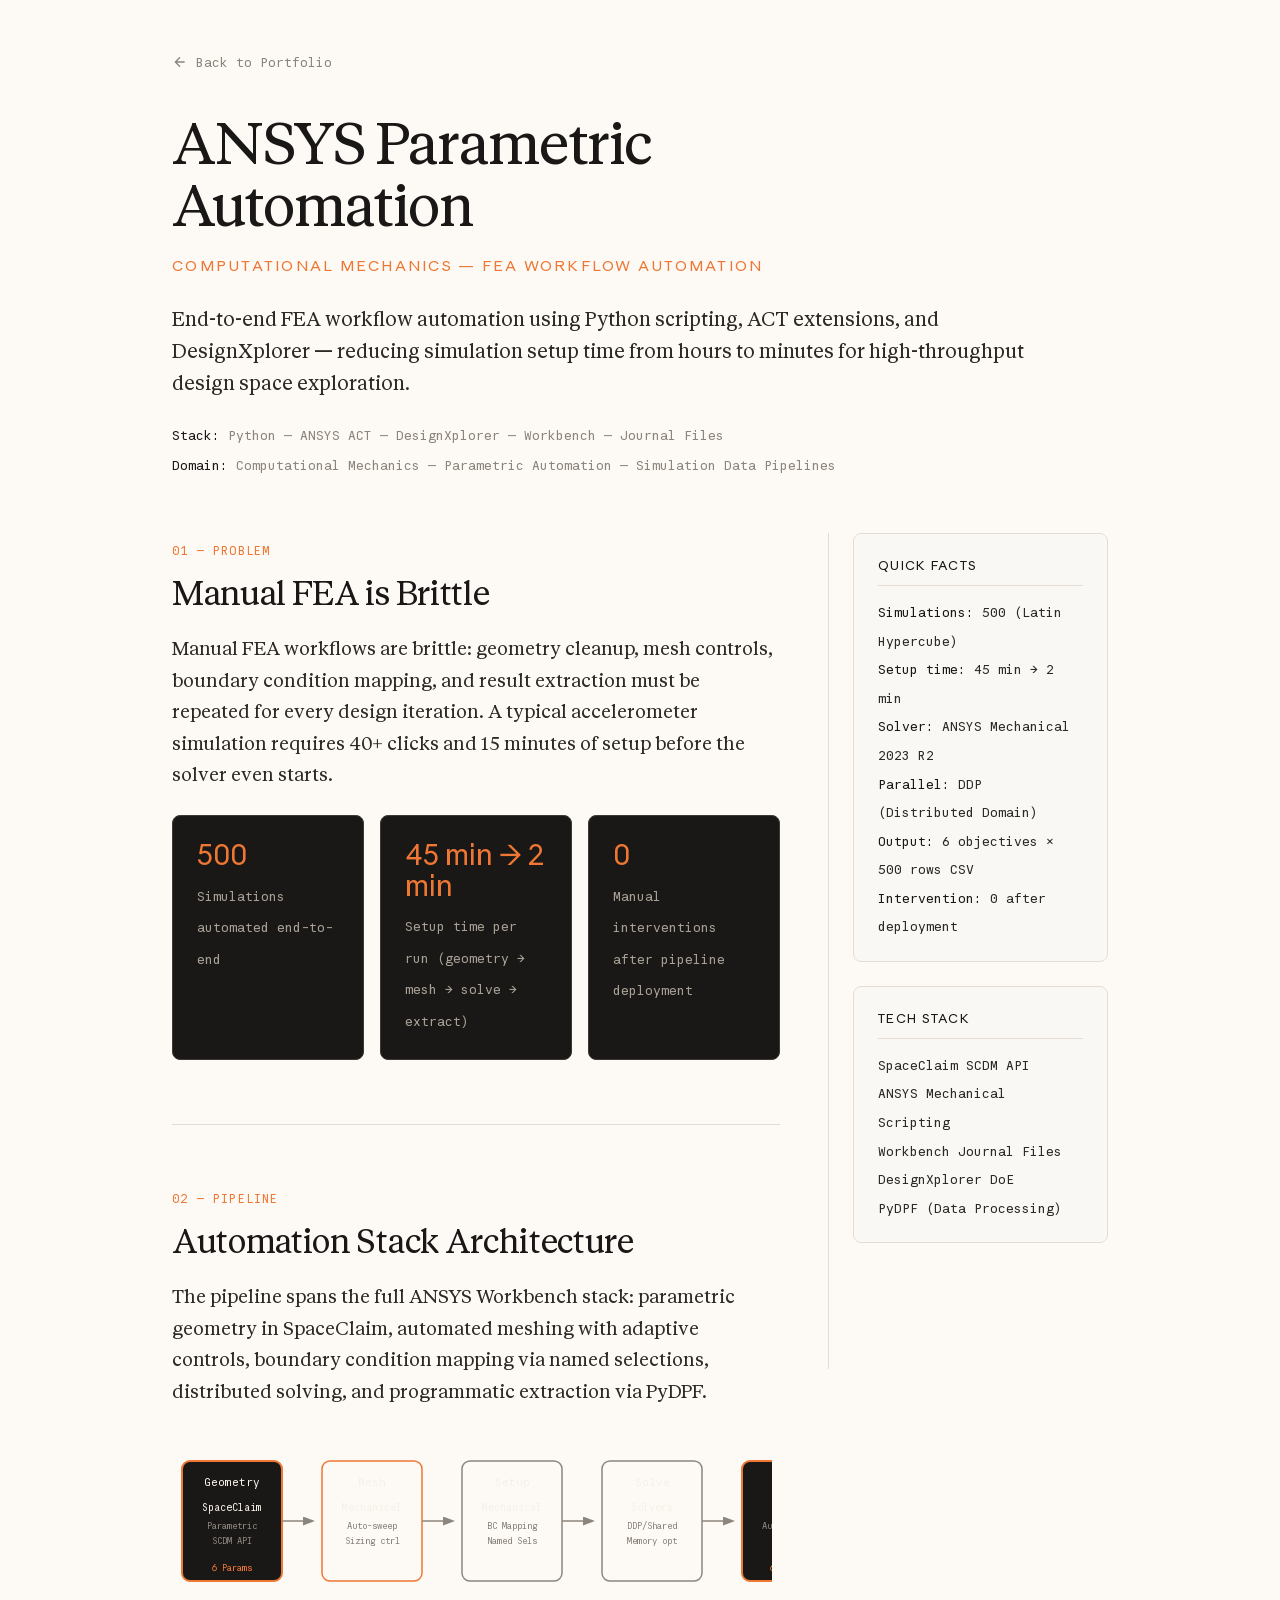
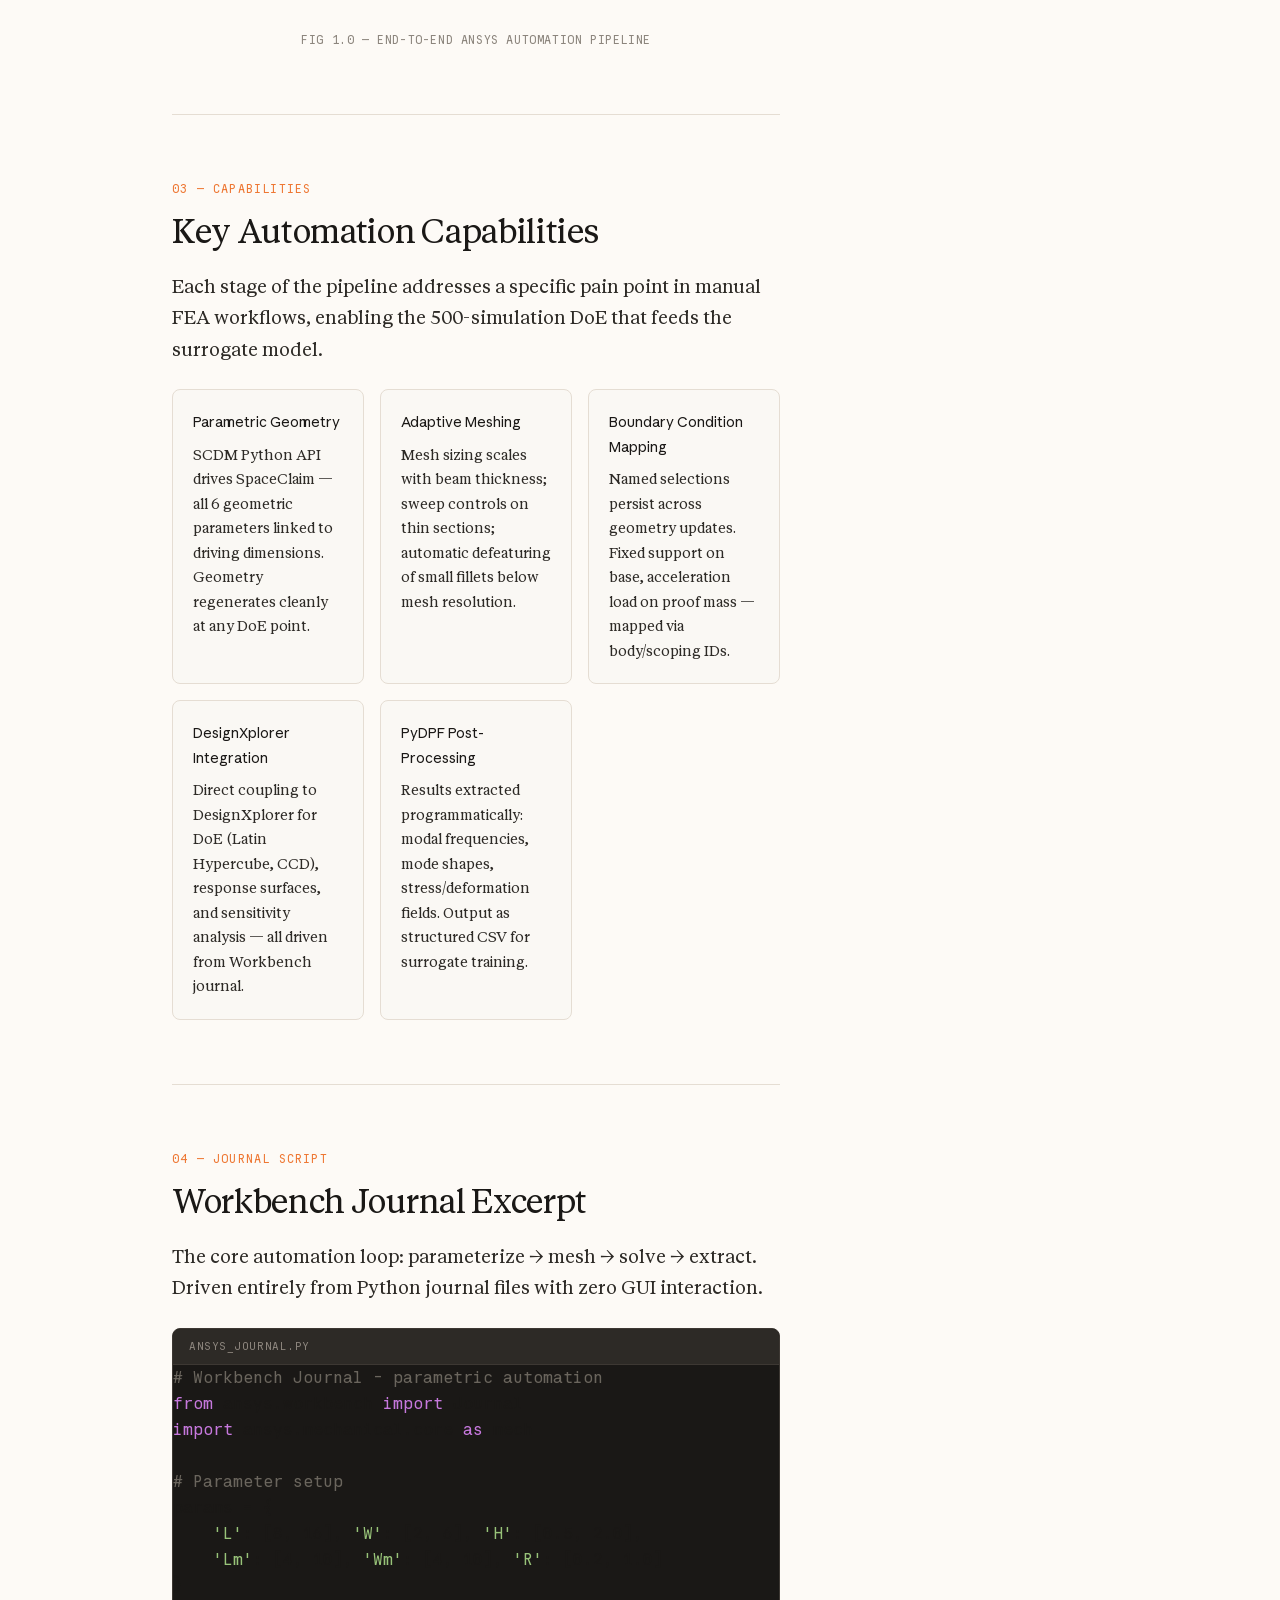
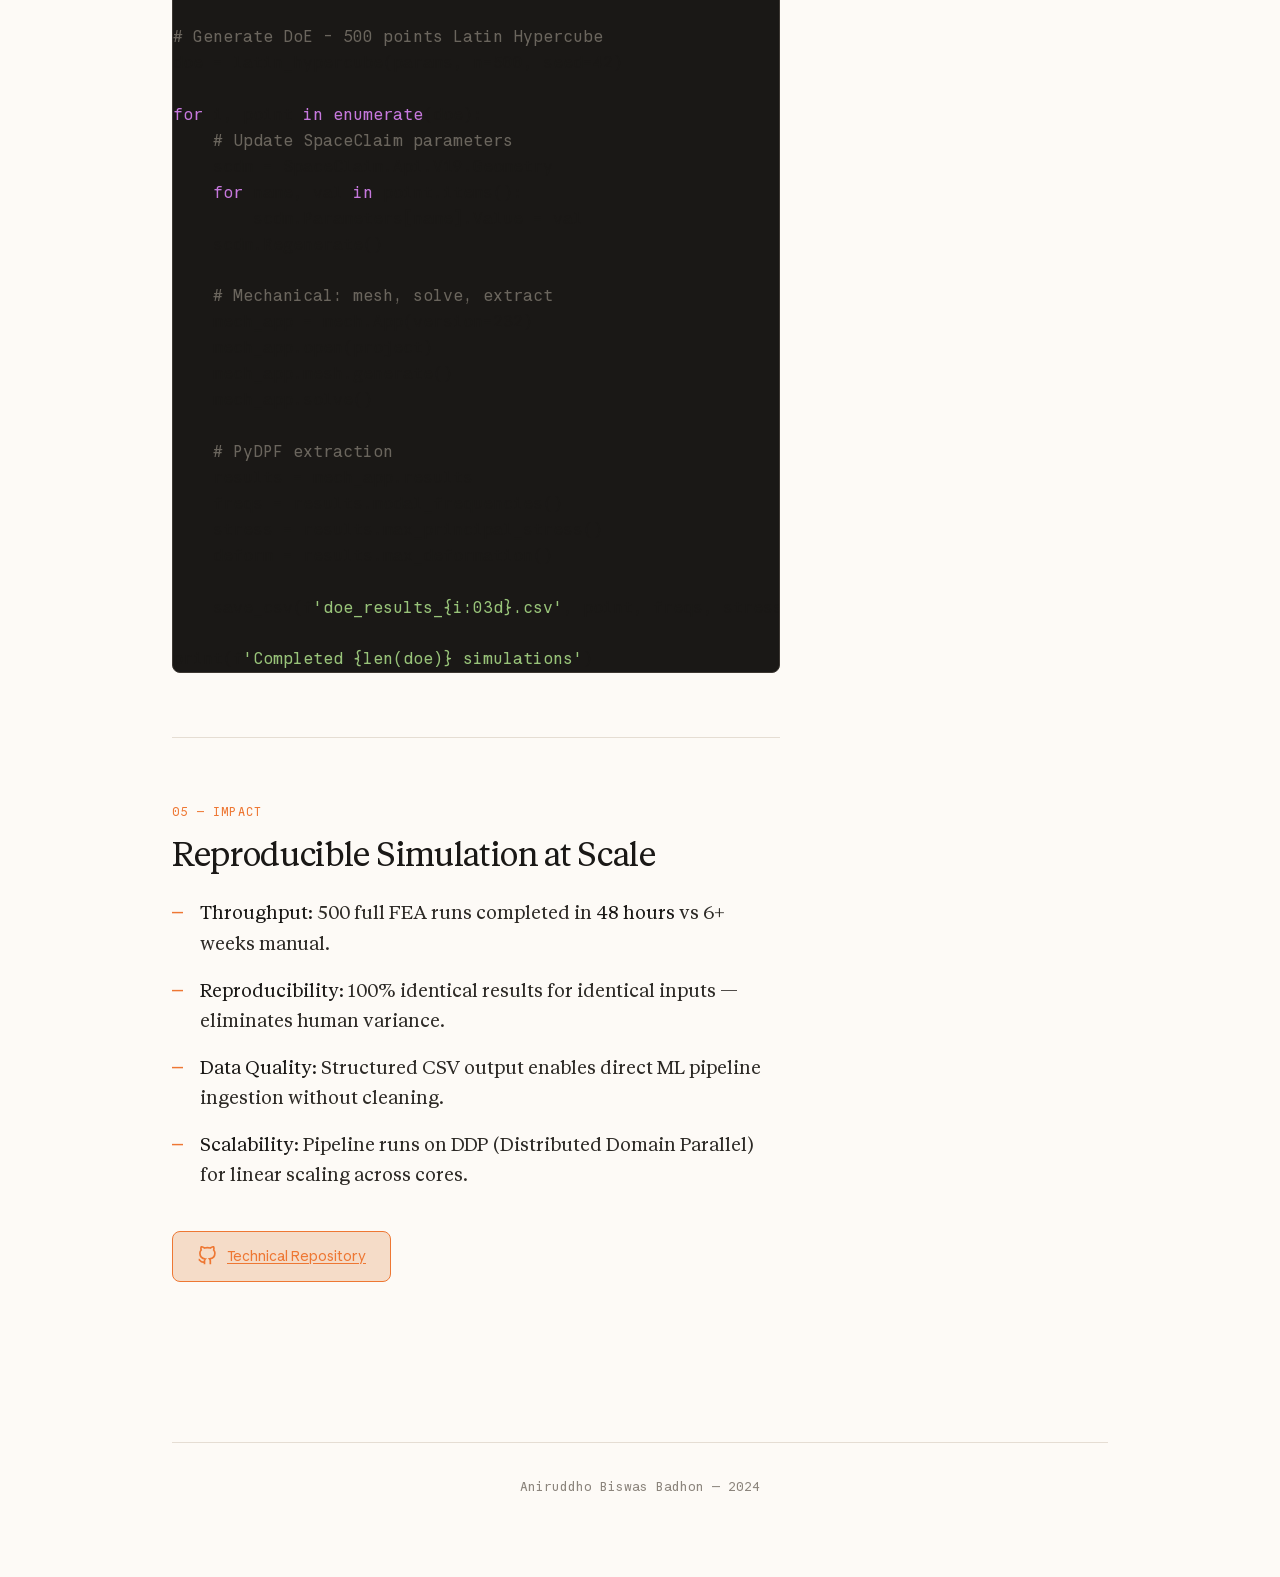
==== ansys.html @ 3fbee430 "Portfolio: Complete multi-page site with 6 projects, shared design system, and scroll reveal" ====
<!DOCTYPE html>
<html lang="en">
<head>
    <meta charset="UTF-8">
    <meta name="viewport" content="width=device-width, initial-scale=1.0">
    <meta name="description" content="ANSYS Parametric Automation — End-to-end FEA workflow automation using Python, ACT, and DesignXplorer.">
    <title>ANSYS Parametric Automation — FEA Workflow</title>
    <link rel="stylesheet" href="style.css">
</head>
<body>
    <div class="container">
        <a href="index.html" class="back-link">
            <svg viewBox="0 0 24 24"><path d="M19 12H5M12 19l-7-7 7-7"/></svg>
            Back to Portfolio
        </a>

        <header class="site-header reveal">
            <h1>ANSYS Parametric<br>Automation</h1>
            <p class="tagline">Computational Mechanics — FEA Workflow Automation</p>
            <p class="reliability-statement">
                End-to-end FEA workflow automation using Python scripting, ACT extensions, and DesignXplorer — reducing simulation setup time from hours to minutes for high-throughput design space exploration.
            </p>
            <div class="project-meta">
                <span><span class="tag">Stack:</span> Python — ANSYS ACT — DesignXplorer — Workbench — Journal Files</span>
                <span><span class="tag">Domain:</span> Computational Mechanics — Parametric Automation — Simulation Data Pipelines</span>
            </div>
        </header>

        <div class="layout-grid">
            <main class="main-content">
                <article class="content-section reveal">
                    <span class="section-num">01 — Problem</span>
                    <h2>Manual FEA is Brittle</h2>
                    <p>
                        Manual FEA workflows are brittle: geometry cleanup, mesh controls, boundary condition mapping, and result extraction must be repeated for every design iteration. A typical accelerometer simulation requires 40+ clicks and 15 minutes of setup before the solver even starts.
                    </p>

                    <div class="impact-row">
                        <div class="impact-card">
                            <span class="metric">500</span>
                            <span class="label">Simulations automated end-to-end</span>
                        </div>
                        <div class="impact-card">
                            <span class="metric">45 min → 2 min</span>
                            <span class="label">Setup time per run (geometry → mesh → solve → extract)</span>
                        </div>
                        <div class="impact-card">
                            <span class="metric">0</span>
                            <span class="label">Manual interventions after pipeline deployment</span>
                        </div>
                    </div>
                </article>

                <article class="content-section reveal">
                    <span class="section-num">02 — Pipeline</span>
                    <h2>Automation Stack Architecture</h2>
                    <p>
                        The pipeline spans the full ANSYS Workbench stack: parametric geometry in SpaceClaim, automated meshing with adaptive controls, boundary condition mapping via named selections, distributed solving, and programmatic extraction via PyDPF.
                    </p>

                    <div class="diagram-container">
                        <svg width="600" height="180" viewBox="0 0 600 180" xmlns="http://www.w3.org/2000/svg" font-family="AnthropicMono, monospace">
                            <defs>
                                <marker id="ah3" markerWidth="8" markerHeight="8" refX="6" refY="3" orient="auto">
                                    <path d="M0,0 L0,6 L8,3 z" fill="#8c857d" />
                                </marker>
                            </defs>
                            <g transform="translate(10, 30)">
                                <rect x="0" y="0" width="100" height="120" rx="8" fill="#1a1816" stroke="#EE7733" stroke-width="2"/>
                                <text x="50" y="25" text-anchor="middle" font-size="11" font-weight="600" fill="#f5f0e8">Geometry</text>
                                <text x="50" y="50" text-anchor="middle" font-size="10" fill="#f5f0e8">SpaceClaim</text>
                                <text x="50" y="68" text-anchor="middle" font-size="9" fill="#8c857d">Parametric</text>
                                <text x="50" y="83" text-anchor="middle" font-size="9" fill="#8c857d">SCDM API</text>
                                <text x="50" y="110" text-anchor="middle" font-size="9" fill="#EE7733" font-weight="600">6 Params</text>
                            </g>
                            <line x1="110" y1="90" x2="140" y2="90" stroke="#8c857d" stroke-width="1.5" marker-end="url(#ah3)" />
                            <g transform="translate(150, 30)">
                                <rect x="0" y="0" width="100" height="120" rx="8" fill="none" stroke="#EE7733" stroke-width="1.5"/>
                                <text x="50" y="25" text-anchor="middle" font-size="11" font-weight="600" fill="#f5f0e8">Mesh</text>
                                <text x="50" y="50" text-anchor="middle" font-size="10" fill="#f5f0e8">Mechanical</text>
                                <text x="50" y="68" text-anchor="middle" font-size="9" fill="#8c857d">Auto-sweep</text>
                                <text x="50" y="83" text-anchor="middle" font-size="9" fill="#8c857d">Sizing ctrl</text>
                            </g>
                            <line x1="250" y1="90" x2="280" y2="90" stroke="#8c857d" stroke-width="1.5" marker-end="url(#ah3)" />
                            <g transform="translate(290, 30)">
                                <rect x="0" y="0" width="100" height="120" rx="8" fill="none" stroke="#8c857d" stroke-width="1.5"/>
                                <text x="50" y="25" text-anchor="middle" font-size="11" font-weight="600" fill="#f5f0e8">Setup</text>
                                <text x="50" y="50" text-anchor="middle" font-size="10" fill="#f5f0e8">Mechanical</text>
                                <text x="50" y="68" text-anchor="middle" font-size="9" fill="#8c857d">BC Mapping</text>
                                <text x="50" y="83" text-anchor="middle" font-size="9" fill="#8c857d">Named Sels</text>
                            </g>
                            <line x1="390" y1="90" x2="420" y2="90" stroke="#8c857d" stroke-width="1.5" marker-end="url(#ah3)" />
                            <g transform="translate(430, 30)">
                                <rect x="0" y="0" width="100" height="120" rx="8" fill="none" stroke="#8c857d" stroke-width="1.5"/>
                                <text x="50" y="25" text-anchor="middle" font-size="11" font-weight="600" fill="#f5f0e8">Solve</text>
                                <text x="50" y="50" text-anchor="middle" font-size="10" fill="#f5f0e8">Solvers</text>
                                <text x="50" y="68" text-anchor="middle" font-size="9" fill="#8c857d">DDP/Shared</text>
                                <text x="50" y="83" text-anchor="middle" font-size="9" fill="#8c857d">Memory opt</text>
                            </g>
                            <line x1="530" y1="90" x2="560" y2="90" stroke="#8c857d" stroke-width="1.5" marker-end="url(#ah3)" />
                            <g transform="translate(570, 30)">
                                <rect x="0" y="0" width="100" height="120" rx="8" fill="#1a1816" stroke="#EE7733" stroke-width="2"/>
                                <text x="50" y="25" text-anchor="middle" font-size="11" font-weight="600" fill="#f5f0e8">Post</text>
                                <text x="50" y="50" text-anchor="middle" font-size="10" fill="#f5f0e8">PyDPF</text>
                                <text x="50" y="68" text-anchor="middle" font-size="9" fill="#8c857d">Auto-extract</text>
                                <text x="50" y="83" text-anchor="middle" font-size="9" fill="#8c857d">CSV/JSON</text>
                                <text x="50" y="110" text-anchor="middle" font-size="9" fill="#EE7733" font-weight="600">6 Outputs</text>
                            </g>
                        </svg>
                        <span class="diagram-label">FIG 1.0 — End-to-End ANSYS Automation Pipeline</span>
                    </div>
                </article>

                <article class="content-section reveal">
                    <span class="section-num">03 — Capabilities</span>
                    <h2>Key Automation Capabilities</h2>
                    <p>
                        Each stage of the pipeline addresses a specific pain point in manual FEA workflows, enabling the 500-simulation DoE that feeds the surrogate model.
                    </p>

                    <div class="capabilities-grid">
                        <div class="capability">
                            <h3>Parametric Geometry</h3>
                            <p>SCDM Python API drives SpaceClaim — all 6 geometric parameters linked to driving dimensions. Geometry regenerates cleanly at any DoE point.</p>
                        </div>
                        <div class="capability">
                            <h3>Adaptive Meshing</h3>
                            <p>Mesh sizing scales with beam thickness; sweep controls on thin sections; automatic defeaturing of small fillets below mesh resolution.</p>
                        </div>
                        <div class="capability">
                            <h3>Boundary Condition Mapping</h3>
                            <p>Named selections persist across geometry updates. Fixed support on base, acceleration load on proof mass — mapped via body/scoping IDs.</p>
                        </div>
                        <div class="capability">
                            <h3>DesignXplorer Integration</h3>
                            <p>Direct coupling to DesignXplorer for DoE (Latin Hypercube, CCD), response surfaces, and sensitivity analysis — all driven from Workbench journal.</p>
                        </div>
                        <div class="capability">
                            <h3>PyDPF Post-Processing</h3>
                            <p>Results extracted programmatically: modal frequencies, mode shapes, stress/deformation fields. Output as structured CSV for surrogate training.</p>
                        </div>
                    </div>
                </article>

                <article class="content-section reveal">
                    <span class="section-num">04 — Journal Script</span>
                    <h2>Workbench Journal Excerpt</h2>
                    <p>
                        The core automation loop: parameterize → mesh → solve → extract. Driven entirely from Python journal files with zero GUI interaction.
                    </p>

                    <pre data-label="ANSYS_JOURNAL.PY"><code><span class="code-comment"># Workbench Journal - parametric automation</span>
<span class="code-keyword">from</span> ansys.workbench <span class="code-keyword">import</span> Journal
<span class="code-keyword">import</span> ansys.mechanical.core <span class="code-keyword">as</span> mech

<span class="code-comment"># Parameter setup</span>
params = {
    <span class="code-str">'L'</span>: [8, 16], <span class="code-str">'W'</span>: [2, 6], <span class="code-str">'H'</span>: [0.5, 2.0],
    <span class="code-str">'Lm'</span>: [4, 10], <span class="code-str">'Wm'</span>: [4, 10], <span class="code-str">'R'</span>: [0.2, 1.0]
}

<span class="code-comment"># Generate DoE - 500 points Latin Hypercube</span>
doe = latin_hypercube(params, n=500, seed=42)

<span class="code-keyword">for</span> i, point <span class="code-keyword">in</span> <span class="code-keyword">enumerate</span>(doe):
    <span class="code-comment"># Update SpaceClaim parameters</span>
    scdm = SpaceClaim.Api.V19.Geometry
    <span class="code-keyword">for</span> name, val <span class="code-keyword">in</span> point.items():
        scdm.Parameters[name].Value = val
    scdm.Regenerate()

    <span class="code-comment"># Mechanical: mesh, solve, extract</span>
    mech_app = mech.App(version=232)
    mech_app.open(project)
    mech_app.mesh.generate()
    mech_app.solve()

    <span class="code-comment"># PyDPF extraction</span>
    results = mech_app.results
    freqs = results.modal_frequencies()
    stress = results.max_principal_stress()
    deform = results.max_deformation()

    save_csv(f<span class="code-str">'doe_results_{i:03d}.csv'</span>, point, freqs, stress, deform)

print(f<span class="code-str">'Completed {len(doe)} simulations'</span>)</code></pre>
                </article>

                <article class="content-section reveal">
                    <span class="section-num">05 — Impact</span>
                    <h2>Reproducible Simulation at Scale</h2>
                    <ul class="impact-list">
                        <li><strong>Throughput:</strong> 500 full FEA runs completed in <strong>48 hours</strong> vs 6+ weeks manual.</li>
                        <li><strong>Reproducibility:</strong> 100% identical results for identical inputs — eliminates human variance.</li>
                        <li><strong>Data Quality:</strong> Structured CSV output enables direct ML pipeline ingestion without cleaning.</li>
                        <li><strong>Scalability:</strong> Pipeline runs on DDP (Distributed Domain Parallel) for linear scaling across cores.</li>
                    </ul>
                    <a href="https://github.com/Aniruddh5502/ansys-parametric-automation.git" target="_blank" rel="noopener" class="github-cta">
                        <svg viewBox="0 0 24 24"><path d="M9 19c-5 1.5-5-2.5-7-3m14 6v-3.87a3.37 3.37 0 0 0-.94-2.61c3.14-.35 6.44-1.54 6.44-7A5.44 5.44 0 0 0 20 4.77 5.07 5.07 0 0 0 19.91 1S18.73.65 16 2.48a13.38 13.38 0 0 0-7 0C6.27.65 5.09 1 5.09 1A5.07 5.07 0 0 0 5 4.77a5.44 5.44 0 0 0-1.5 3.78c0 5.42 3.3 6.61 6.44 7A3.37 3.37 0 0 0 9 18.13V22"/></svg>
                        Technical Repository
                    </a>
                </article>
            </main>

            <aside class="sidebar">
                <section class="reveal">
                    <h4>Quick Facts</h4>
                    <ul class="meta-list">
                        <li><strong>Simulations:</strong> 500 (Latin Hypercube)</li>
                        <li><strong>Setup time:</strong> 45 min → 2 min</li>
                        <li><strong>Solver:</strong> ANSYS Mechanical 2023 R2</li>
                        <li><strong>Parallel:</strong> DDP (Distributed Domain)</li>
                        <li><strong>Output:</strong> 6 objectives × 500 rows CSV</li>
                        <li><strong>Intervention:</strong> 0 after deployment</li>
                    </ul>
                </section>

                <section class="reveal">
                    <h4>Tech Stack</h4>
                    <ul class="meta-list">
                        <li>SpaceClaim SCDM API</li>
                        <li>ANSYS Mechanical Scripting</li>
                        <li>Workbench Journal Files</li>
                        <li>DesignXplorer DoE</li>
                        <li>PyDPF (Data Processing)</li>
                    </ul>
                </section>
            </aside>
        </div>

        <footer class="site-footer reveal">
            <p>Aniruddho Biswas Badhon — 2024</p>
        </footer>
    </div>

    <script src="script.js"></script>
</body>
</html>
---- style.css ----
@import url('fonts/AnthropicSerifWebText.ttf') format('truetype');
@import url('fonts/AnthropicSansWebText.ttf') format('truetype');
@import url('fonts/AnthropicMonoVariable.ttf') format('truetype');

:root {
    --ink: #1a1816;
    --ink-light: #2d2a26;
    --ink-lighter: #3d3833;
    --paper: #fdfaf6;
    --paper-dark: #f5f0e8;
    --paper-darker: #e5ddd3;
    --accent: #EE7733;
    --accent-hover: #d46b2d;
    --accent-light: #f5dcc8;
    --muted: #8c857d;
    --muted-light: #a8a095;
    --border: #e5ddd3;
    --code-bg: #1a1816;
    --code-text: #f5f0e8;
    --sidebar-bg: #faf8f4;
    --focus: #EE7733;
    --success: #2e7d32;
    --warning: #c66b4d;
}

@font-face {
    font-family: 'AnthropicSerif';
    src: url('fonts/AnthropicSerifWebText.ttf') format('truetype');
    font-weight: 400 700;
    font-style: normal;
    font-display: swap;
}

@font-face {
    font-family: 'AnthropicSans';
    src: url('fonts/AnthropicSansWebText.ttf') format('truetype');
    font-weight: 400 700;
    font-style: normal;
    font-display: swap;
}

@font-face {
    font-family: 'AnthropicMono';
    src: url('fonts/AnthropicMonoVariable.ttf') format('truetype');
    font-weight: 400 700;
    font-style: normal;
    font-display: swap;
}

*, *::before, *::after { box-sizing: border-box; margin: 0; padding: 0; }

html { scroll-behavior: smooth; }

@media (prefers-reduced-motion: reduce) {
    html { scroll-behavior: auto; }
    .reveal { opacity: 1 !important; transform: none !important; transition: none !important; }
}

body {
    font-family: 'AnthropicSerif', Georgia, serif;
    font-size: 18px;
    line-height: 1.75;
    color: var(--ink);
    background: var(--paper);
    -webkit-font-smoothing: antialiased;
    -moz-osx-font-smoothing: grayscale;
}

.container {
    max-width: 1000px;
    margin: 0 auto;
    padding: 48px 32px 80px;
}

.back-link {
    display: inline-flex;
    align-items: center;
    gap: 8px;
    font-family: 'AnthropicMono', monospace;
    font-size: 13px;
    color: var(--muted);
    text-decoration: none;
    margin-bottom: 40px;
    transition: color 0.2s ease, gap 0.2s ease;
}

.back-link:hover { color: var(--accent); gap: 12px; }
.back-link svg { width: 16px; height: 16px; stroke: currentColor; stroke-width: 2; fill: none; }

.site-header { margin-bottom: 56px; }

.site-header h1 {
    font-family: 'AnthropicSerif', Georgia, serif;
    font-size: clamp(36px, 5vw, 56px);
    font-weight: 700;
    line-height: 1.1;
    letter-spacing: -0.02em;
    color: var(--ink);
    margin-bottom: 16px;
}

.tagline {
    font-family: 'AnthropicSans', -apple-system, sans-serif;
    font-size: 15px;
    font-weight: 500;
    color: var(--accent);
    text-transform: uppercase;
    letter-spacing: 0.15em;
    margin-bottom: 24px;
    display: block;
}

.reliability-statement {
    font-size: 19px;
    line-height: 1.7;
    color: var(--ink-light);
    max-width: 72ch;
    margin-bottom: 24px;
}

.project-meta {
    display: flex;
    flex-direction: column;
    gap: 8px;
    font-family: 'AnthropicMono', monospace;
    font-size: 13px;
    color: var(--muted);
}

.project-meta .tag {
    font-weight: 600;
    color: var(--ink);
}

.layout-grid {
    display: grid;
    grid-template-columns: 1fr;
    gap: 48px;
}

@media (min-width: 900px) {
    .layout-grid { grid-template-columns: 1fr 280px; }
}

.main-content { min-width: 0; }

.sidebar {
    display: flex;
    flex-direction: column;
    gap: 24px;
    position: sticky;
    top: 32px;
    max-height: calc(100vh - 64px);
    overflow-y: auto;
    padding-left: 24px;
    border-left: 1px solid var(--border);
}

@media (max-width: 899px) {
    .sidebar { position: static; border-left: none; border-top: 1px solid var(--border); padding-left: 0; padding-top: 24px; max-height: none; }
}

.sidebar section {
    background: var(--sidebar-bg);
    padding: 20px 24px;
    border-radius: 8px;
    border: 1px solid var(--border);
}

.sidebar h4 {
    font-family: 'AnthropicSans', -apple-system, sans-serif;
    font-size: 13px;
    font-weight: 600;
    text-transform: uppercase;
    letter-spacing: 0.1em;
    color: var(--ink);
    margin-bottom: 12px;
    padding-bottom: 8px;
    border-bottom: 1px solid var(--border);
}

.meta-list { list-style: none; }
.meta-list li {
    font-family: 'AnthropicMono', monospace;
    font-size: 13px;
    line-height: 2.2;
    color: var(--ink-light);
}
.meta-list strong { color: var(--ink); }

.content-section {
    margin-bottom: 56px;
    padding-bottom: 40px;
    border-bottom: 1px solid var(--border);
}

.content-section:last-of-type { border-bottom: none; }

.section-num {
    display: inline-block;
    font-family: 'AnthropicMono', monospace;
    font-size: 12px;
    font-weight: 600;
    color: var(--accent);
    text-transform: uppercase;
    letter-spacing: 0.1em;
    margin-bottom: 12px;
}

.content-section h2 {
    font-family: 'AnthropicSerif', Georgia, serif;
    font-size: clamp(24px, 3.5vw, 32px);
    font-weight: 700;
    line-height: 1.25;
    letter-spacing: -0.01em;
    color: var(--ink);
    margin-bottom: 20px;
}

.content-section p { color: var(--ink-light); margin-bottom: 16px; }
.content-section p:last-child { margin-bottom: 0; }
.content-section a { color: var(--accent); text-decoration: underline; text-underline-offset: 2px; }
.content-section a:hover { color: var(--accent-hover); }
.content-section code {
    font-family: 'AnthropicMono', monospace;
    font-size: 0.9em;
    background: var(--accent-light);
    color: var(--accent);
    padding: 2px 6px;
    border-radius: 4px;
}
.content-section pre code { background: none; color: inherit; padding: 0; }

.impact-row {
    display: grid;
    grid-template-columns: 1fr;
    gap: 16px;
    margin: 24px 0;
}

@media (min-width: 600px) {
    .impact-row { grid-template-columns: repeat(3, 1fr); }
}

.impact-card {
    background: var(--ink);
    color: var(--paper);
    padding: 24px;
    border-radius: 8px;
    border: 1px solid var(--ink-lighter);
}

.impact-card .metric {
    display: block;
    font-family: 'AnthropicSans', -apple-system, sans-serif;
    font-size: 28px;
    font-weight: 700;
    line-height: 1.1;
    color: var(--accent);
    margin-bottom: 8px;
}

.impact-card .label {
    font-family: 'AnthropicMono', monospace;
    font-size: 13px;
    line-height: 1.5;
    color: var(--muted-light);
}

.callout {
    background: var(--sidebar-bg);
    border-left: 3px solid var(--accent);
    padding: 16px 20px;
    margin: 24px 0;
    border-radius: 0 8px 8px 0;
}

.callout p { margin: 0; font-size: 15px; color: var(--ink-light); }
.callout strong { color: var(--ink); }

.decision-flow, .diagram-container { margin: 24px 0; }

.diagram-label {
    display: block;
    font-family: 'AnthropicMono', monospace;
    font-size: 12px;
    color: var(--muted);
    text-align: center;
    margin-top: 8px;
    text-transform: uppercase;
    letter-spacing: 0.05em;
}

.perf-table { width: 100%; border-collapse: collapse; margin: 24px 0; font-size: 14px; }
.perf-table th, .perf-table td { padding: 12px 16px; text-align: left; border-bottom: 1px solid var(--border); }
.perf-table th {
    font-family: 'AnthropicSans', -apple-system, sans-serif;
    font-size: 12px;
    font-weight: 600;
    text-transform: uppercase;
    letter-spacing: 0.08em;
    color: var(--muted);
    background: var(--sidebar-bg);
}
.perf-table td { font-family: 'AnthropicMono', monospace; color: var(--ink-light); }
.perf-table tr:last-child td { border-bottom: none; }
.perf-table tr.highlight { background: var(--accent-light); }
.perf-table tr.highlight td { color: var(--ink); font-weight: 600; }

.capabilities-grid {
    display: grid;
    grid-template-columns: 1fr;
    gap: 16px;
    margin: 24px 0;
}

@media (min-width: 600px) {
    .capabilities-grid { grid-template-columns: repeat(2, 1fr); }
}

@media (min-width: 900px) {
    .capabilities-grid { grid-template-columns: repeat(3, 1fr); }
}

.capability {
    background: var(--sidebar-bg);
    border: 1px solid var(--border);
    border-radius: 8px;
    padding: 20px;
}

.capability h3 {
    font-family: 'AnthropicSans', -apple-system, sans-serif;
    font-size: 14px;
    font-weight: 600;
    color: var(--ink);
    margin-bottom: 8px;
}

.capability p { font-size: 14px; color: var(--ink-light); margin: 0; }

.image-grid {
    display: grid;
    grid-template-columns: 1fr;
    gap: 16px;
    margin: 24px 0;
}

@media (min-width: 700px) {
    .image-grid { grid-template-columns: repeat(2, 1fr); }
}

@media (min-width: 1000px) {
    .image-grid { grid-template-columns: repeat(3, 1fr); }
}

.image-grid figure { margin: 0; }
.image-grid img { width: 100%; height: auto; display: block; border-radius: 4px; border: 1px solid var(--border); }
.image-grid figcaption {
    font-family: 'AnthropicMono', monospace;
    font-size: 12px;
    color: var(--muted);
    text-align: center;
    margin-top: 8px;
}

.placeholder-diagram { border: 1px dashed var(--border); border-radius: 8px; padding: 40px; background: var(--sidebar-bg); }

.caption {
    font-family: 'AnthropicMono', monospace;
    font-size: 12px;
    color: var(--muted);
    margin-top: 12px;
}

caption a { color: var(--accent); }

pre[data-label] {
    position: relative;
    background: var(--code-bg);
    border-radius: 8px;
    overflow: hidden;
    margin: 24px 0;
    border: 1px solid var(--ink-lighter);
}

pre[data-label]::before {
    content: attr(data-label);
    display: block;
    font-family: 'AnthropicMono', monospace;
    font-size: 11px;
    font-weight: 600;
    color: var(--muted);
    background: var(--ink-light);
    padding: 8px 16px;
    border-bottom: 1px solid var(--ink-lighter);
    text-transform: uppercase;
    letter-spacing: 0.05em;
}

pre code {
    display: block;
    padding: 20px;
    overflow-x: auto;
    font-family: 'AnthropicMono', monospace;
    font-size: 13px;
    line-height: 1.6;
    color: var(--code-text);
}

.code-comment { color: #6a655d; }
.code-keyword { color: #c678dd; }
.code-type { color: #e5c07b; }
.code-fn { color: #61afef; }
.code-str { color: #98c379; }

.impact-list {
    list-style: none;
    margin: 24px 0;
    padding-left: 0;
}

.impact-list li {
    position: relative;
    padding-left: 28px;
    margin-bottom: 16px;
    color: var(--ink-light);
    line-height: 1.7;
}

.impact-list li::before {
    content: "—";
    position: absolute;
    left: 0;
    color: var(--accent);
    font-family: 'AnthropicMono', monospace;
}

.impact-list strong { color: var(--ink); }

.github-cta {
    display: inline-flex;
    align-items: center;
    gap: 10px;
    font-family: 'AnthropicSans', -apple-system, sans-serif;
    font-size: 14px;
    font-weight: 600;
    color: var(--ink);
    background: var(--accent-light);
    border: 1px solid var(--accent);
    padding: 12px 24px;
    border-radius: 8px;
    text-decoration: none;
    margin-top: 16px;
    transition: background 0.2s ease, border-color 0.2s ease, color 0.2s ease;
}

.github-cta:hover { background: var(--accent); border-color: var(--accent); color: var(--paper); }
.github-cta svg { width: 20px; height: 20px; stroke: currentColor; stroke-width: 2; fill: none; }

.cert-grid {
    display: grid;
    grid-template-columns: 1fr;
    gap: 16px;
    margin: 24px 0;
}

@media (min-width: 900px) {
    .cert-grid { grid-template-columns: repeat(3, 1fr); }
}

.cert-card {
    background: var(--sidebar-bg);
    border: 1px solid var(--border);
    border-radius: 8px;
    padding: 24px;
    transition: border-color 0.2s ease, box-shadow 0.2s ease;
}

.cert-card:hover { border-color: var(--accent); box-shadow: 0 8px 24px rgba(30, 28, 26, 0.08); }

.cert-card h3 {
    font-family: 'AnthropicSans', -apple-system, sans-serif;
    font-size: 15px;
    font-weight: 600;
    color: var(--ink);
    margin-bottom: 8px;
}

.cert-card p { font-size: 14px; color: var(--ink-light); margin-bottom: 16px; }

.cert-link {
    font-family: 'AnthropicMono', monospace;
    font-size: 12px;
    color: var(--accent);
    text-decoration: none;
    border-bottom: 1px solid transparent;
    transition: border-color 0.2s ease;
}

.cert-link:hover { border-color: var(--accent); }

.site-footer {
    margin-top: 64px;
    padding-top: 32px;
    border-top: 1px solid var(--border);
    text-align: center;
    font-family: 'AnthropicMono', monospace;
    font-size: 13px;
    color: var(--muted);
}

.reveal { opacity: 0; transform: translateY(24px); transition: opacity 0.6s ease, transform 0.6s ease; }
.reveal.active { opacity: 1; transform: translateY(0); }

@media (max-width: 599px) {
    .container { padding: 32px 20px 60px; }
    .sidebar { padding-left: 0; }
    .sidebar section { padding: 16px 20px; }
    pre code { font-size: 12px; padding: 16px; }
    .impact-row { grid-template-columns: 1fr; }
}

::selection { background: var(--accent-light); color: var(--ink); }

:focus-visible { outline: 2px solid var(--focus); outline-offset: 2px; }

/* Index page styles */
.project-list {
    list-style: none;
    display: flex;
    flex-direction: column;
    gap: 24px;
}

.project-list li { padding-bottom: 24px; border-bottom: 1px solid var(--border); }
.project-list li:last-child { border-bottom: none; padding-bottom: 0; }

.project-list h3 {
    font-family: 'AnthropicSerif', Georgia, serif;
    font-size: clamp(20px, 2.5vw, 24px);
    font-weight: 700;
    line-height: 1.3;
    margin-bottom: 8px;
}

.project-list h3 a { color: var(--ink); text-decoration: none; transition: color 0.2s ease; }
.project-list h3 a:hover { color: var(--accent); }

.project-desc {
    color: var(--ink-light);
    line-height: 1.7;
    margin: 0;
}

.competency-grid {
    display: grid;
    grid-template-columns: 1fr;
    gap: 16px;
    margin-top: 24px;
}

@media (min-width: 600px) {
    .competency-grid { grid-template-columns: repeat(2, 1fr); }
}

@media (min-width: 900px) {
    .competency-grid { grid-template-columns: repeat(4, 1fr); }
}

.competency-card {
    background: var(--sidebar-bg);
    border: 1px solid var(--border);
    border-radius: 8px;
    padding: 20px;
    transition: border-color 0.2s ease, box-shadow 0.2s ease;
}

.competency-card:hover { border-color: var(--accent); box-shadow: 0 8px 24px rgba(30, 28, 26, 0.08); }

.competency-card h4 {
    font-family: 'AnthropicSans', -apple-system, sans-serif;
    font-size: 14px;
    font-weight: 600;
    color: var(--ink);
    margin-bottom: 12px;
}

.competency-card ul { list-style: none; margin: 0; padding: 0; }
.competency-card li {
    font-family: 'AnthropicMono', monospace;
    font-size: 12px;
    color: var(--ink-light);
    line-height: 2;
}

.reveal-delay-1 { transition-delay: 0.05s; }
.reveal-delay-2 { transition-delay: 0.1s; }
.reveal-delay-3 { transition-delay: 0.15s; }
.reveal-delay-4 { transition-delay: 0.2s; }
.reveal-delay-5 { transition-delay: 0.25s; }
.reveal-delay-6 { transition-delay: 0.3s; }
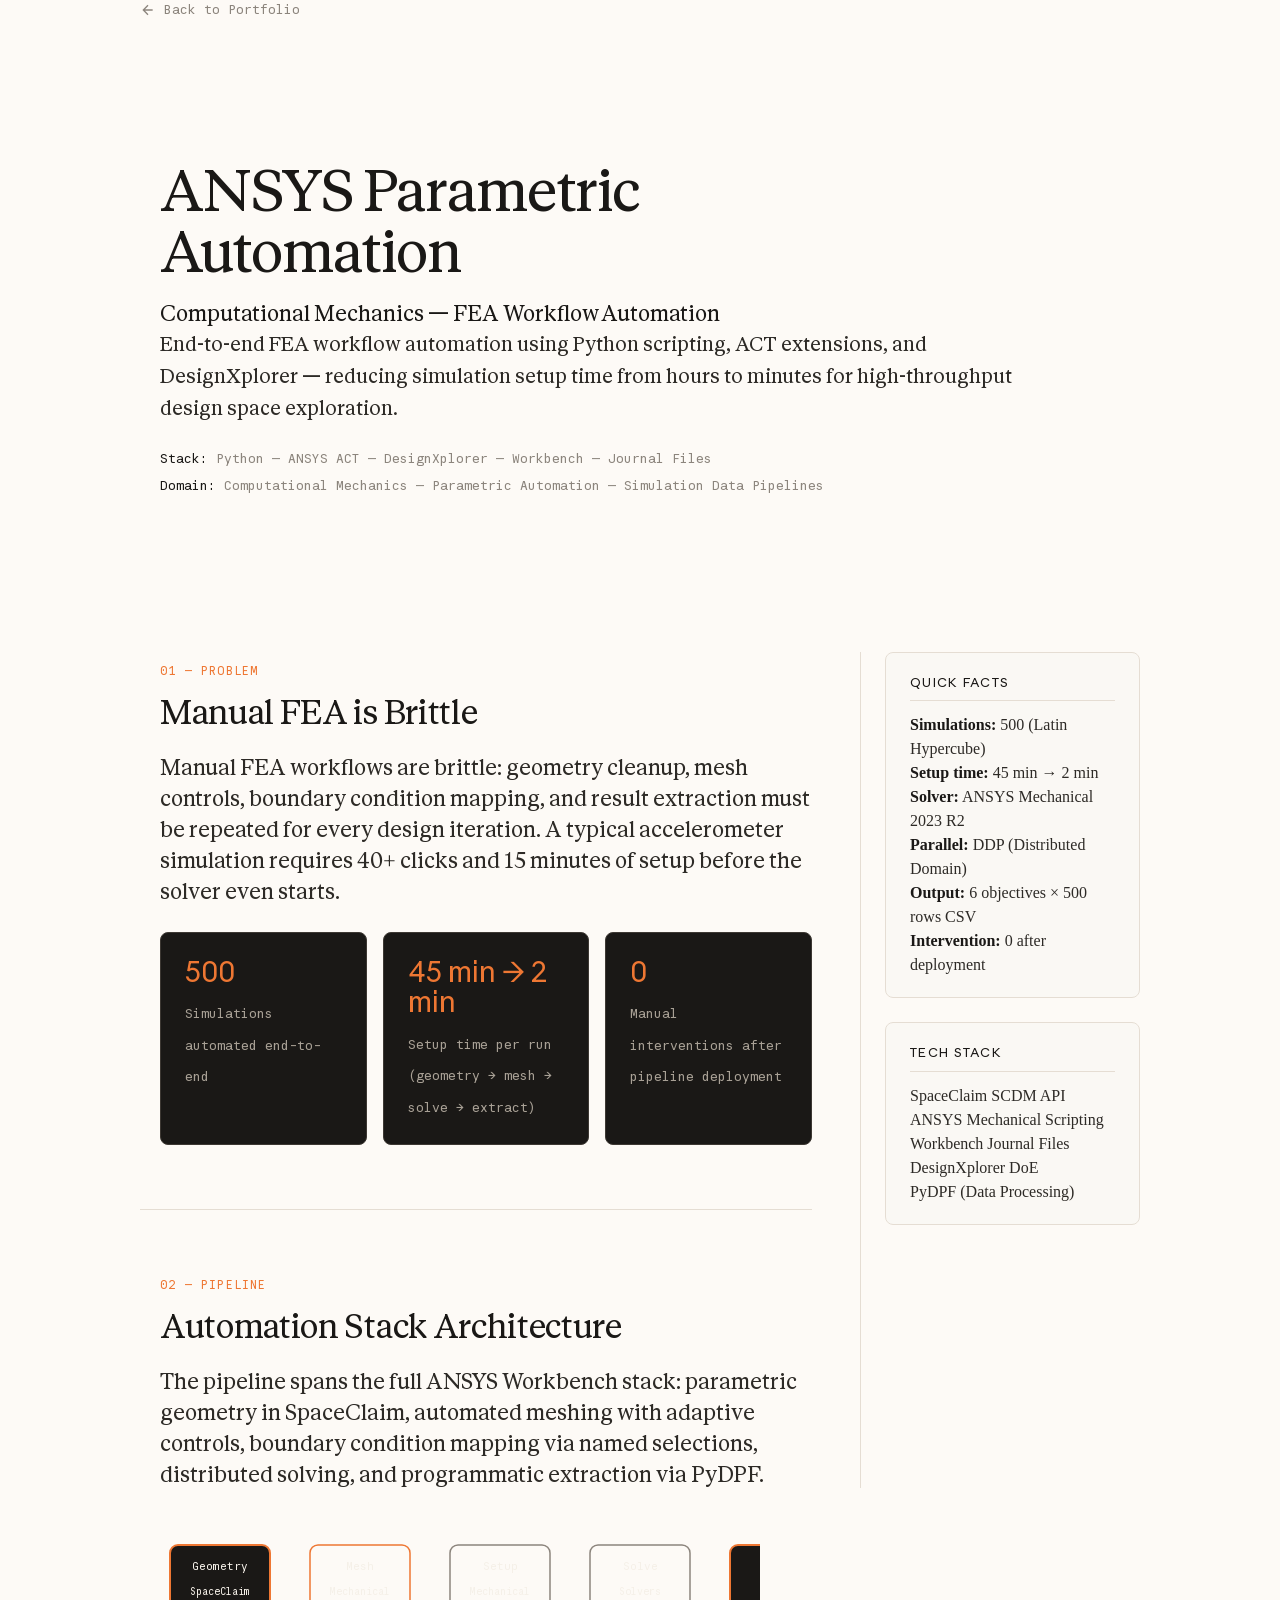
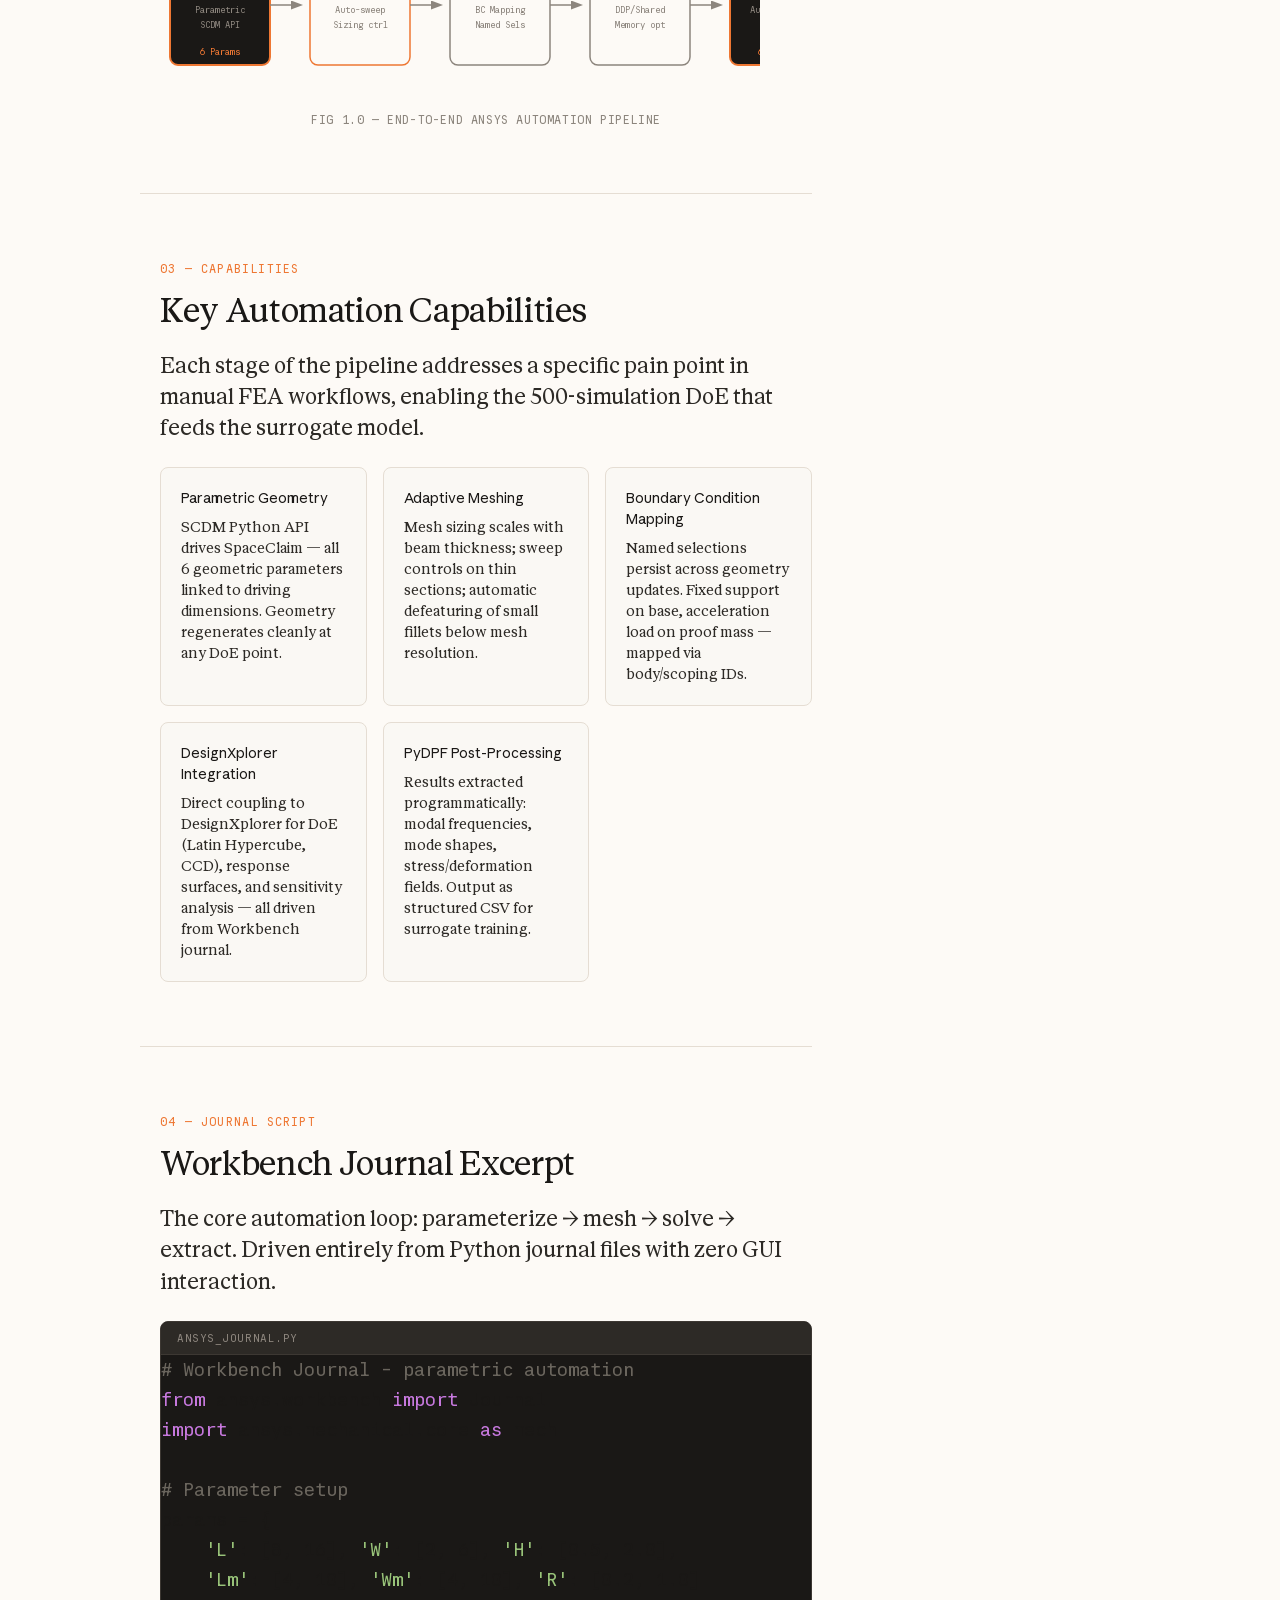
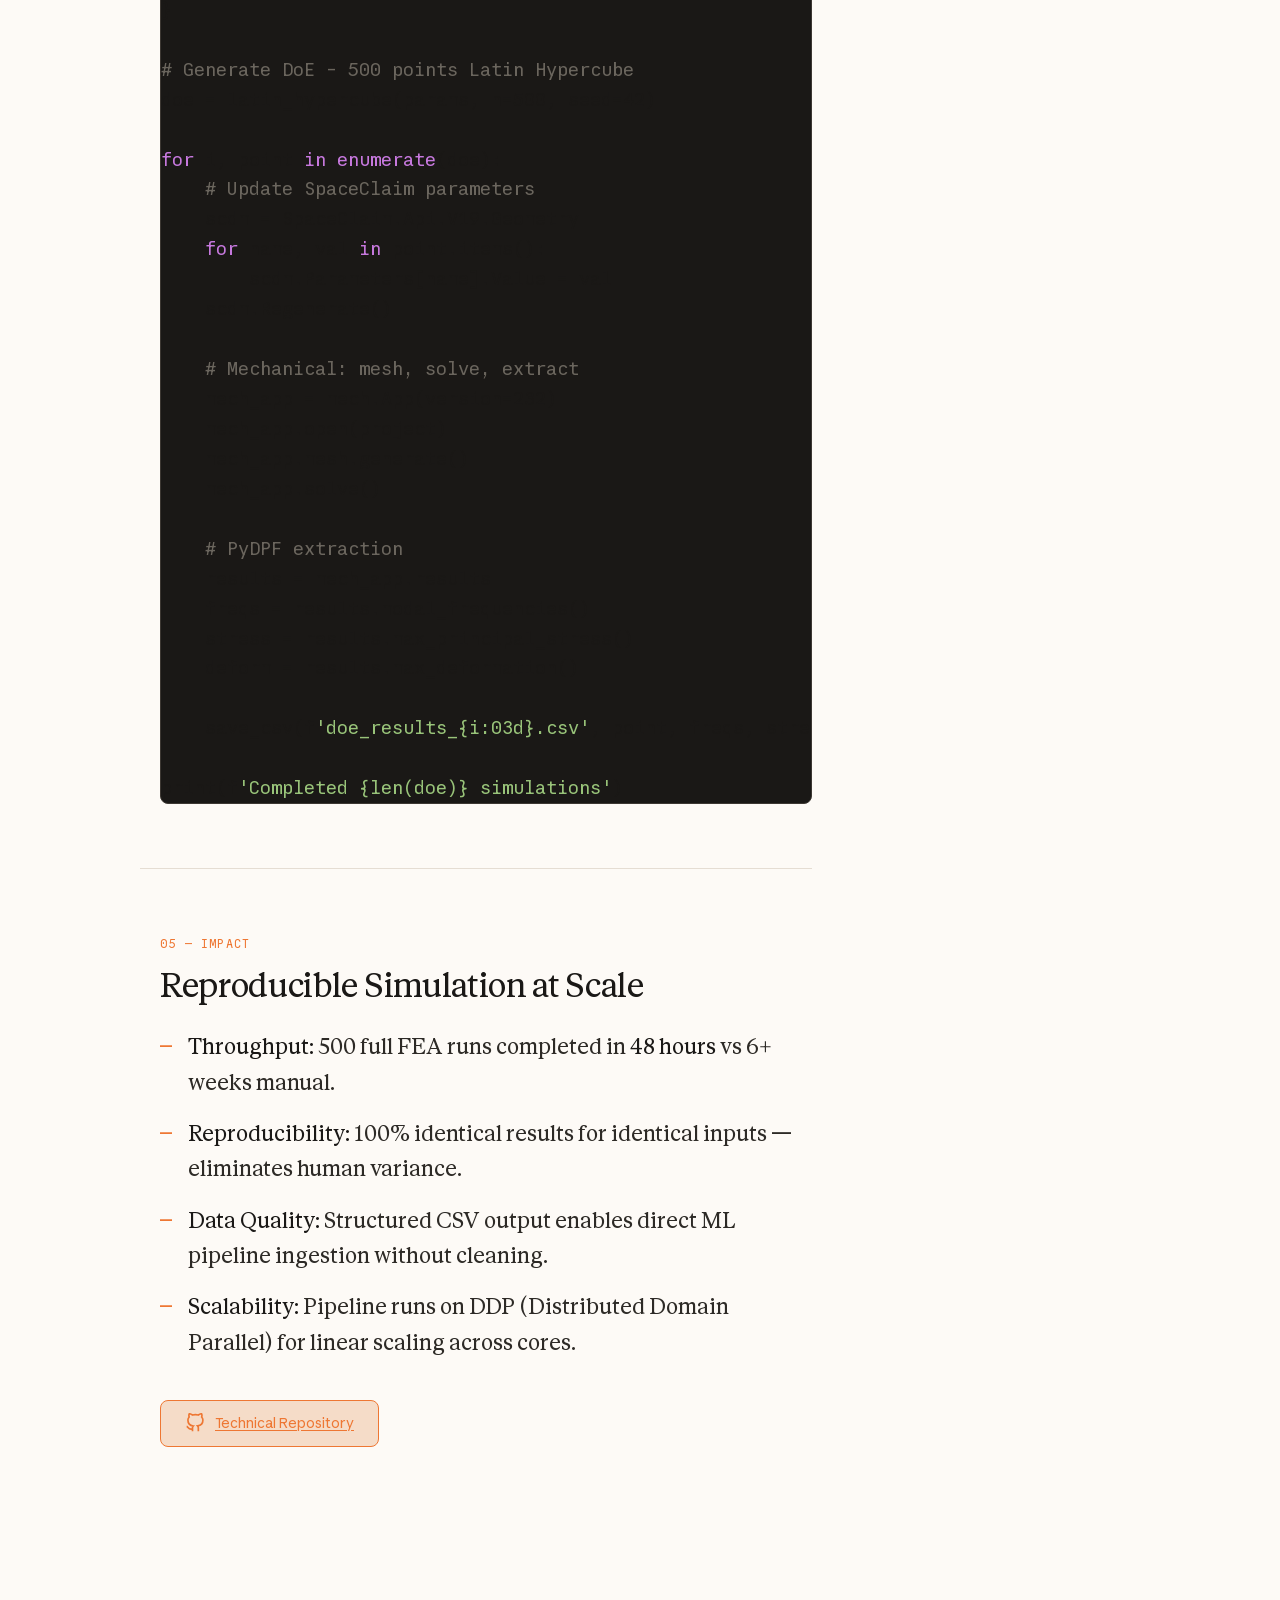
==== commit 64e54d4f: "Add complete technical SEO: canonical URLs, Open Graph, Twitter Cards, JSON-LD SoftwareApplication s" ====
--- a/ansys.html
+++ b/ansys.html
@@ -6,6 +6,41 @@
     <meta name="description" content="ANSYS Parametric Automation — End-to-end FEA workflow automation using Python, ACT, and DesignXplorer.">
     <title>ANSYS Parametric Automation — FEA Workflow</title>
     <link rel="stylesheet" href="style.css">
+    <link rel="canonical" href="https://aniruddh5502.github.io/ansys.html">
+    <meta property="og:type" content="article">
+    <meta property="og:url" content="https://aniruddh5502.github.io/ansys.html">
+    <meta property="og:title" content="ANSYS Parametric Automation — End-to-End FEA Workflow">
+    <meta property="og:description" content="500 simulations automated end-to-end. 45 min → 2 min setup. Python, ACT, DesignXplorer, PyDPF pipeline for surrogate model training data generation.">
+    <meta property="og:image" content="https://aniruddh5502.github.io/images/image_2.jpg">
+    <meta name="twitter:card" content="summary_large_image">
+    <meta name="twitter:title" content="ANSYS Parametric Automation — End-to-End FEA Workflow">
+    <meta name="twitter:description" content="500 simulations automated end-to-end. 45 min → 2 min setup. Python, ACT, DesignXplorer, PyDPF pipeline.">
+    <meta name="twitter:image" content="https://aniruddh5502.github.io/images/image_2.jpg">
+    <script type="application/ld+json">
+    {
+      "@context": "https://schema.org",
+      "@type": "SoftwareApplication",
+      "name": "ANSYS Parametric Automation Pipeline",
+      "applicationCategory": "DeveloperApplication",
+      "operatingSystem": "Windows, Linux",
+      "description": "End-to-end FEA workflow automation using Python scripting, ACT extensions, and DesignXplorer. Parametric geometry in SpaceClaim via SCDM API, adaptive meshing, boundary condition mapping via named selections, distributed solving (DDP), and programmatic extraction via PyDPF. 500 simulations automated — setup time reduced from 45 min to 2 min per run.",
+      "author": {
+        "@type": "Person",
+        "name": "Aniruddho Biswas Badhon",
+        "url": "https://aniruddh5502.github.io/"
+      },
+      "codeRepository": "https://github.com/Aniruddh5502/ansys-parametric-automation.git",
+      "datePublished": "2024-01-01",
+      "dateModified": "2026-11-07",
+      "keywords": ["ANSYS", "FEA", "automation", "parametric", "DesignXplorer", "PyDPF", "SpaceClaim", "computational mechanics", "simulation"],
+      "offers": {
+        "@type": "Offer",
+        "price": "0",
+        "priceCurrency": "USD",
+        "availability": "https://schema.org/InStock"
+      }
+    }
+    </script>
 </head>
 <body>
     <div class="container">
--- a/style.css
+++ b/style.css
@@ -1,7 +1,3 @@
-@import url('fonts/AnthropicSerifWebText.ttf') format('truetype');
-@import url('fonts/AnthropicSansWebText.ttf') format('truetype');
-@import url('fonts/AnthropicMonoVariable.ttf') format('truetype');
-
 :root {
     --ink: #1a1816;
     --ink-light: #2d2a26;
@@ -18,7 +14,7 @@
     --code-bg: #1a1816;
     --code-text: #f5f0e8;
     --sidebar-bg: #faf8f4;
-    --focus: #EE7733;
+    --focus: #eb780d;
     --success: #2e7d32;
     --warning: #c66b4d;
 }
@@ -53,23 +49,32 @@
 
 @media (prefers-reduced-motion: reduce) {
     html { scroll-behavior: auto; }
-    .reveal { opacity: 1 !important; transform: none !important; transition: none !important; }
+    .reveal { opacity: 1 !important; transform: none !important; transition: none !important;}
 }
 
 body {
-    font-family: 'AnthropicSerif', Georgia, serif;
-    font-size: 18px;
-    line-height: 1.75;
+    font-family: 'AnthropicSerif', 'Times New Roman', Times, serif;
+    font-size: 1.3rem;
+    line-height: 1.5;
     color: var(--ink);
     background: var(--paper);
+    display: flex;
+    flex-direction: column;
     -webkit-font-smoothing: antialiased;
     -moz-osx-font-smoothing: grayscale;
+}
+
+a{
+    color: var(--focus);
+    font-family: "AnthropicSerif";
 }
 
 .container {
     max-width: 1000px;
     margin: 0 auto;
-    padding: 48px 32px 80px;
+    padding: 0px 0px 0px;
+    display: flex;
+    flex-direction: column;
 }
 
 .back-link {
@@ -87,7 +92,13 @@
 .back-link:hover { color: var(--accent); gap: 12px; }
 .back-link svg { width: 16px; height: 16px; stroke: currentColor; stroke-width: 2; fill: none; }
 
-.site-header { margin-bottom: 56px; }
+.site-header { 
+    margin-bottom: 56px; 
+    padding-top: 100px;
+    padding-left: 40px;
+    padding-right: 40px;
+    padding-bottom: 100px;
+}
 
 .site-header h1 {
     font-family: 'AnthropicSerif', Georgia, serif;
@@ -100,13 +111,11 @@
 }
 
 .tagline {
-    font-family: 'AnthropicSans', -apple-system, sans-serif;
-    font-size: 15px;
-    font-weight: 500;
-    color: var(--accent);
-    text-transform: uppercase;
-    letter-spacing: 0.15em;
-    margin-bottom: 24px;
+    font-family: 'AnthropicSerif';
+    font-size: 1.3rem;
+    line-height: 1.4;
+    font-weight: 200;
+    color: var(--ink);
     display: block;
 }
 
@@ -181,9 +190,9 @@
 
 .meta-list { list-style: none; }
 .meta-list li {
-    font-family: 'AnthropicMono', monospace;
-    font-size: 13px;
-    line-height: 2.2;
+    font-family: 'AnthropicSerifWebText';
+    font-size: 1rem;
+    line-height: 1.5;
     color: var(--ink-light);
 }
 .meta-list strong { color: var(--ink); }
@@ -530,6 +539,7 @@
     list-style: none;
     display: flex;
     flex-direction: column;
+    padding-left: 20px;
     gap: 24px;
 }
 
@@ -548,8 +558,9 @@
 .project-list h3 a:hover { color: var(--accent); }
 
 .project-desc {
-    color: var(--ink-light);
-    line-height: 1.7;
+    color: var(--muted);
+    font-size: 1.2rem;
+    line-height: 1.5;
     margin: 0;
 }
 
@@ -558,14 +569,15 @@
     grid-template-columns: 1fr;
     gap: 16px;
     margin-top: 24px;
+    flex: 1;
 }
 
 @media (min-width: 600px) {
     .competency-grid { grid-template-columns: repeat(2, 1fr); }
 }
 
-@media (min-width: 900px) {
-    .competency-grid { grid-template-columns: repeat(4, 1fr); }
+@media (min-width: 1000px) {
+    .competency-grid { grid-template-columns: repeat(2, 1fr); }
 }
 
 .competency-card {
@@ -594,9 +606,27 @@
     line-height: 2;
 }
 
+.reveal{
+    padding-left: 20px;
+}
+
 .reveal-delay-1 { transition-delay: 0.05s; }
 .reveal-delay-2 { transition-delay: 0.1s; }
 .reveal-delay-3 { transition-delay: 0.15s; }
 .reveal-delay-4 { transition-delay: 0.2s; }
 .reveal-delay-5 { transition-delay: 0.25s; }
-.reveal-delay-6 { transition-delay: 0.3s; }+.reveal-delay-6 { transition-delay: 0.3s; }
+
+
+.image_card{
+    width: 100%;
+    max-width: 500px;
+    height: auto;
+    border-radius: 10px;
+    display: block;
+    margin-bottom: 12px;
+}
+
+#main-page{
+    background-image: url(images/image_1.jpg);
+}
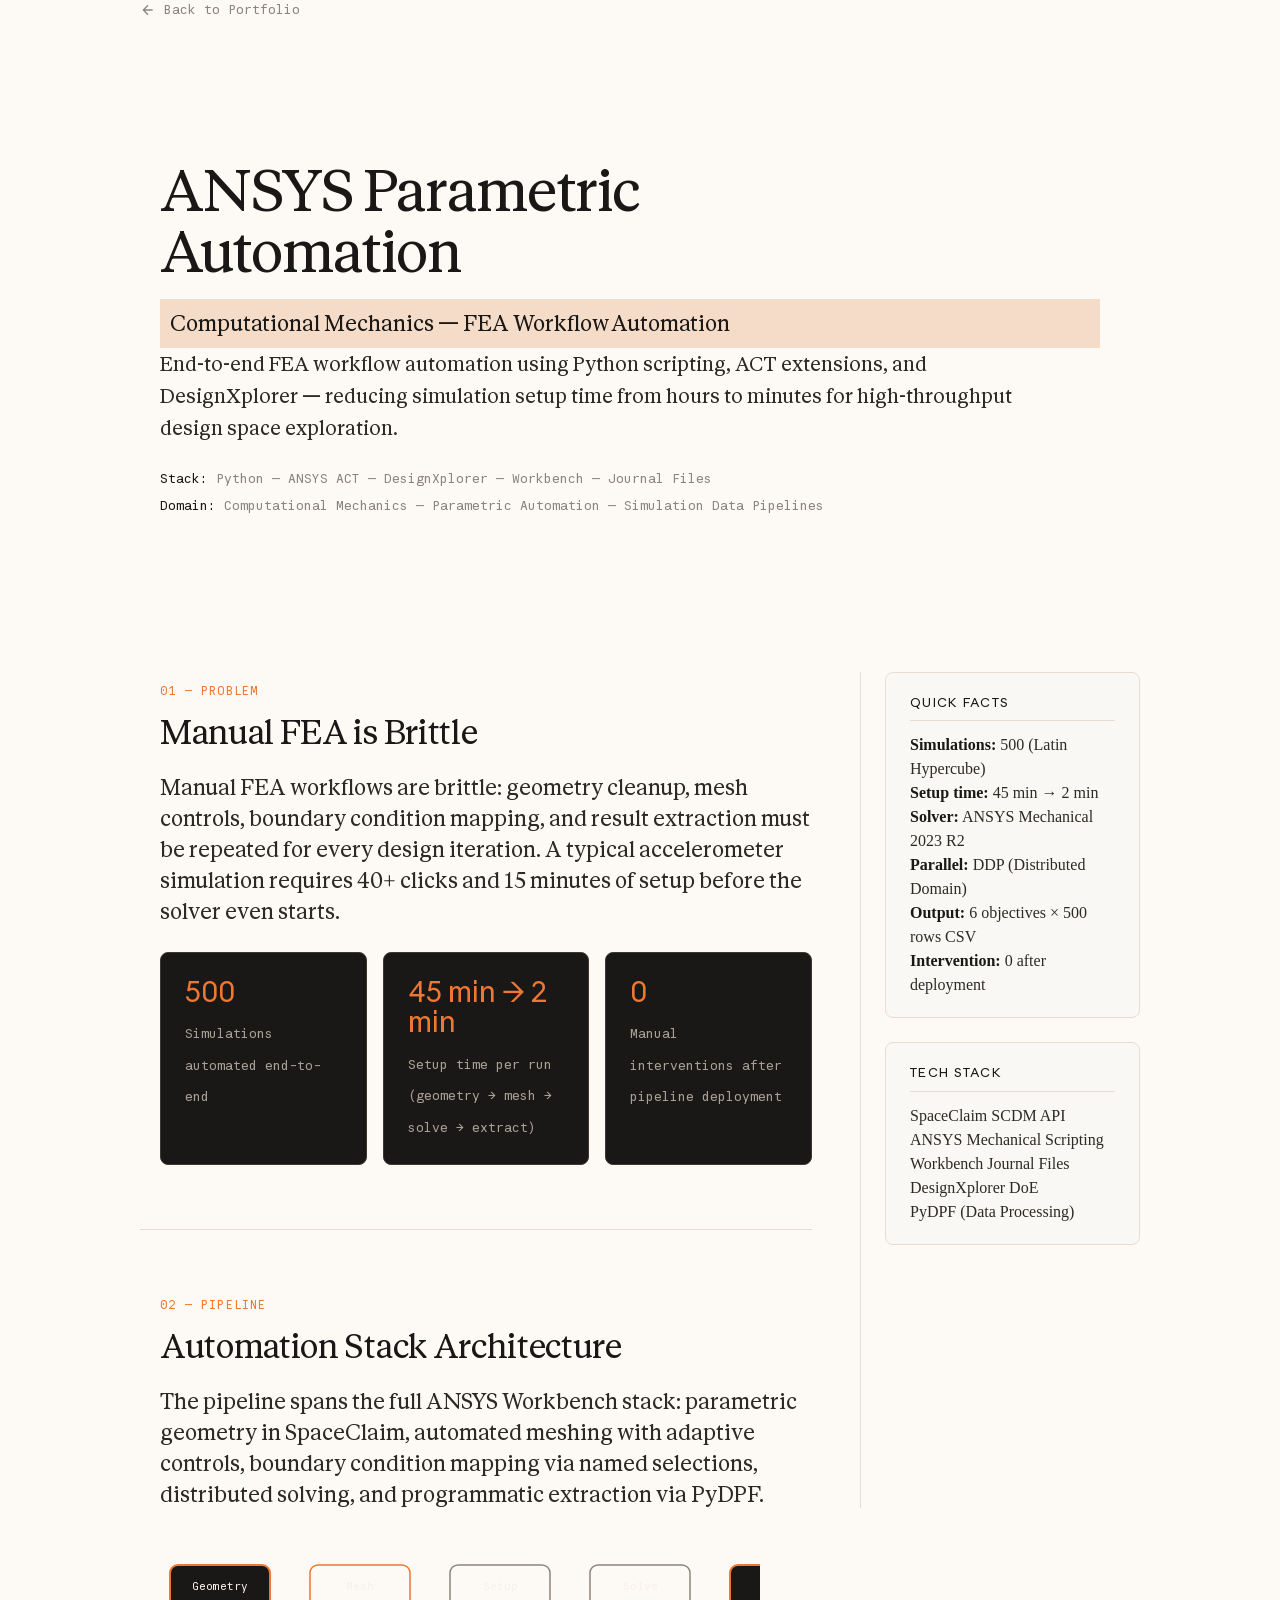
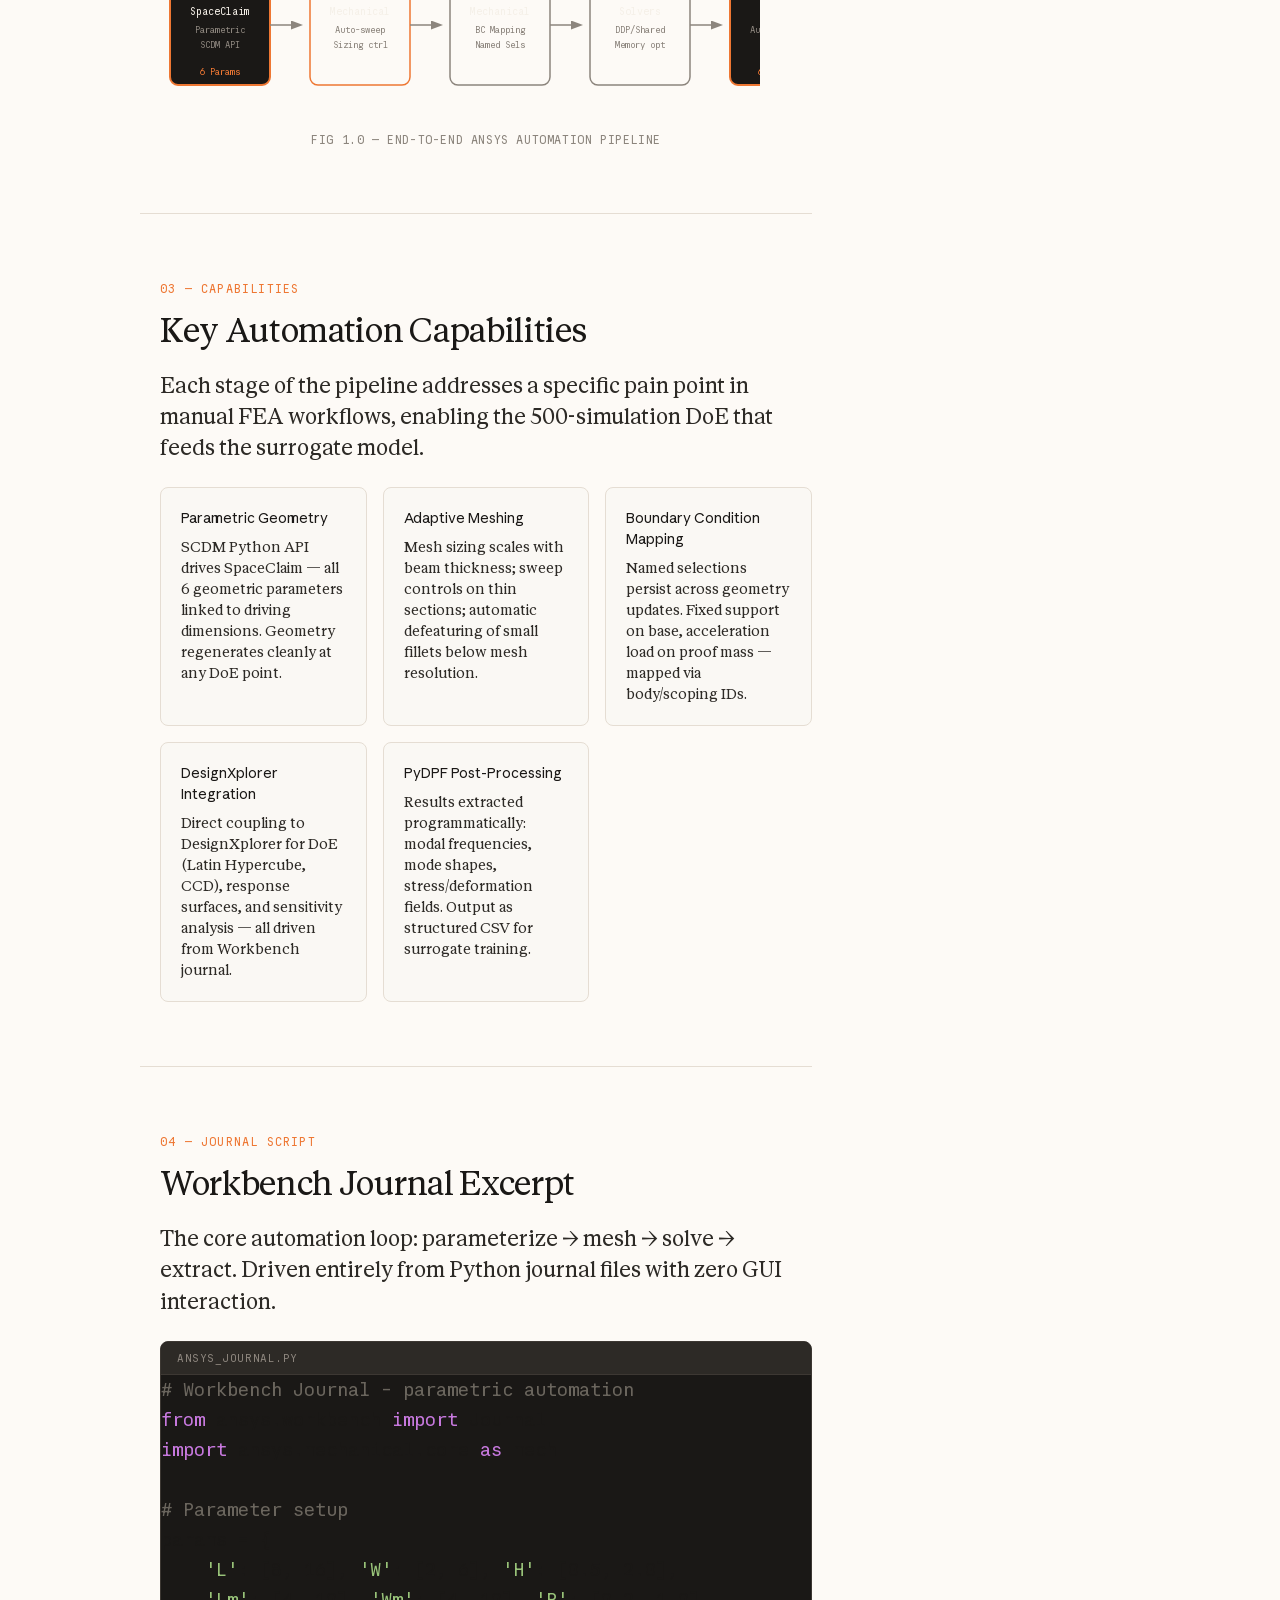
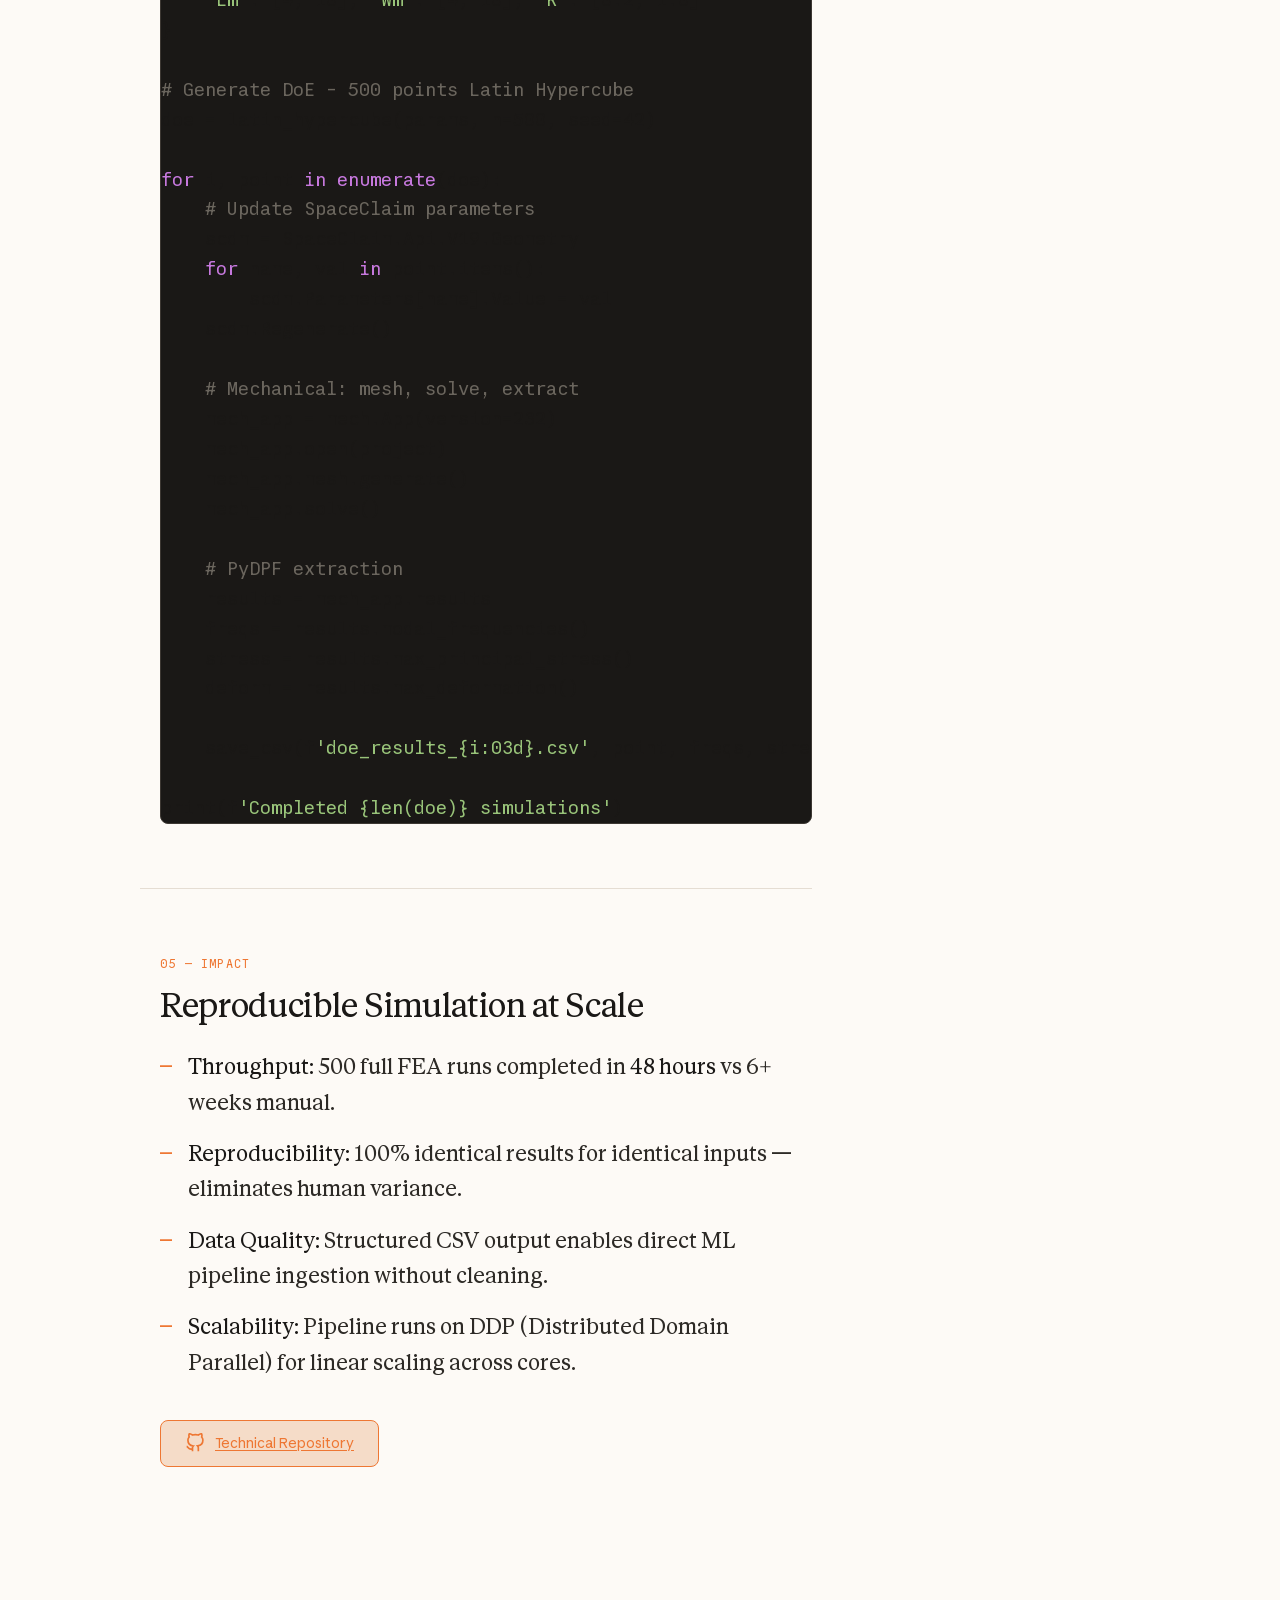
==== commit 87683ca1: "fix: update OG/Twitter images to 1200x630 _og.jpg versions across all pages" ====
--- a/ansys.html
+++ b/ansys.html
@@ -11,11 +11,11 @@
     <meta property="og:url" content="https://aniruddh5502.github.io/ansys.html">
     <meta property="og:title" content="ANSYS Parametric Automation — End-to-End FEA Workflow">
     <meta property="og:description" content="500 simulations automated end-to-end. 45 min → 2 min setup. Python, ACT, DesignXplorer, PyDPF pipeline for surrogate model training data generation.">
-    <meta property="og:image" content="https://aniruddh5502.github.io/images/image_2.jpg">
+    <meta property="og:image" content="https://aniruddh5502.github.io/images/image_2_og.jpg">
     <meta name="twitter:card" content="summary_large_image">
     <meta name="twitter:title" content="ANSYS Parametric Automation — End-to-End FEA Workflow">
     <meta name="twitter:description" content="500 simulations automated end-to-end. 45 min → 2 min setup. Python, ACT, DesignXplorer, PyDPF pipeline.">
-    <meta name="twitter:image" content="https://aniruddh5502.github.io/images/image_2.jpg">
+    <meta name="twitter:image" content="https://aniruddh5502.github.io/images/image_2_og.jpg">
     <script type="application/ld+json">
     {
       "@context": "https://schema.org",
--- a/style.css
+++ b/style.css
@@ -116,7 +116,9 @@
     line-height: 1.4;
     font-weight: 200;
     color: var(--ink);
+    background-color: var(--accent-light);
     display: block;
+    padding: 10px;
 }
 
 .reliability-statement {
